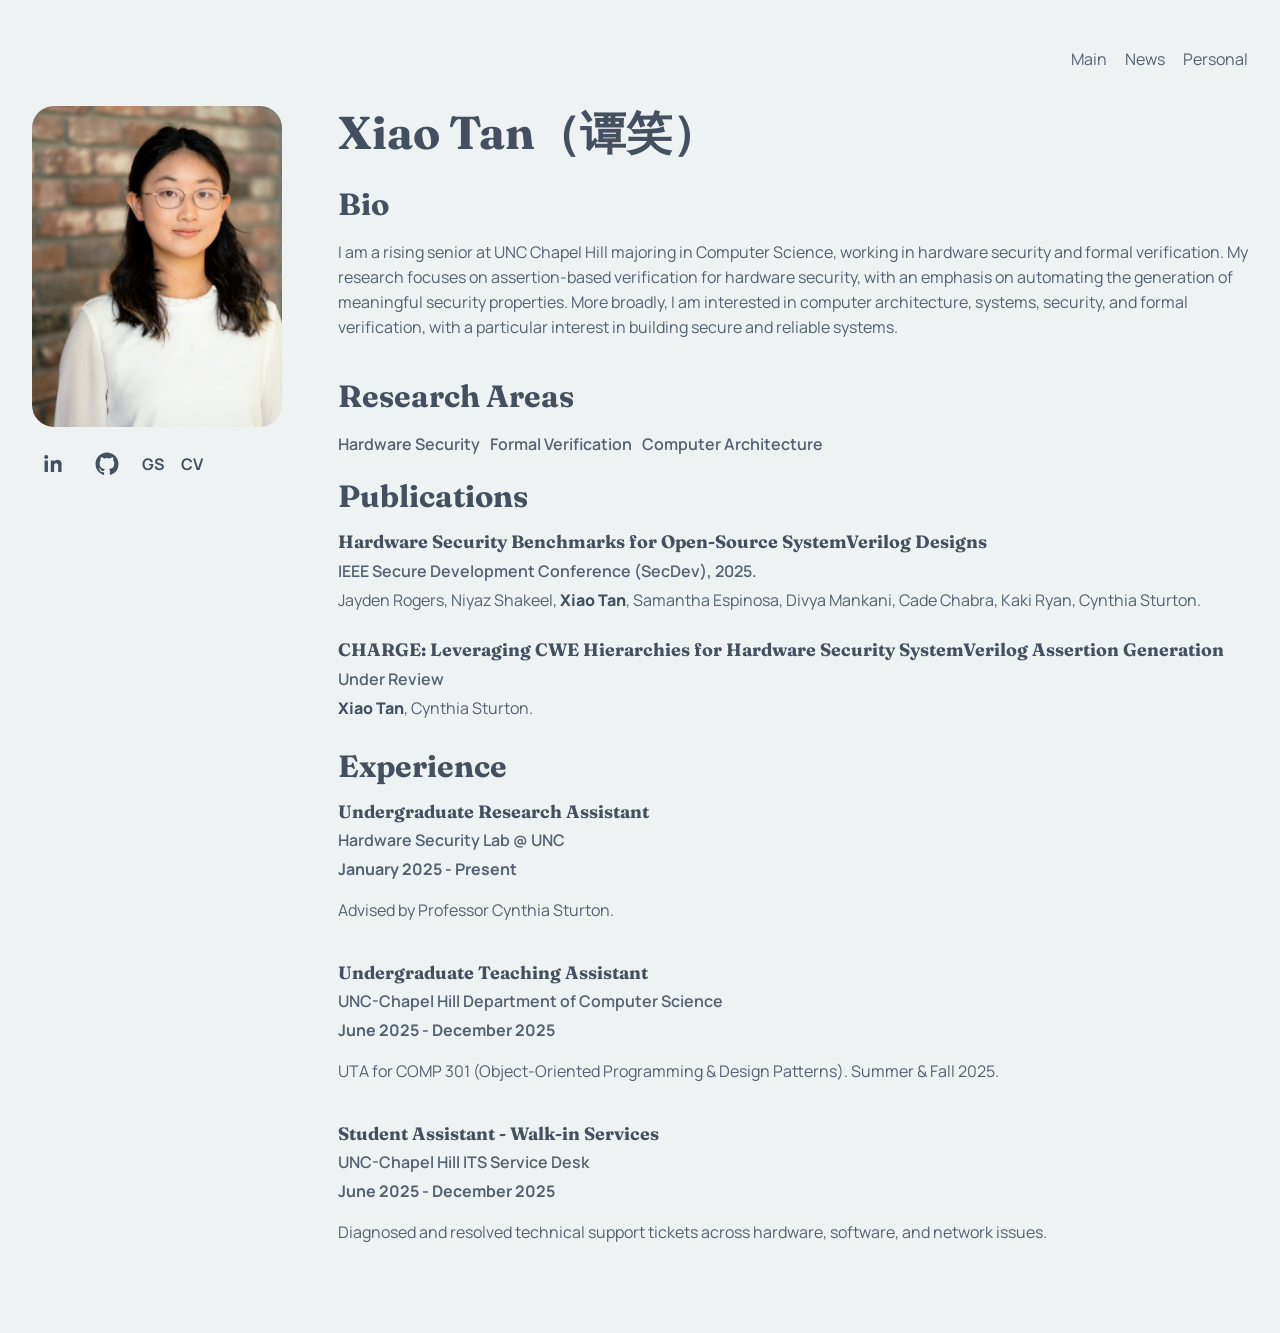
==== index.html @ a0c1410b "move website files to root" ====
<!DOCTYPE html>
<html lang="en">
  <head>
    <meta charset="UTF-8" />
    <meta name="viewport" content="width=device-width, initial-scale=1.0" />
    <title>Personal Website</title>
    <meta
      name="description"
      content="Personal website with research, publications, news, and professional experience."
    />
    <link rel="preconnect" href="https://fonts.googleapis.com" />
    <link rel="preconnect" href="https://fonts.gstatic.com" crossorigin />
    <link
      href="https://fonts.googleapis.com/css2?family=Fraunces:wght@500;600;700&family=Manrope:wght@400;500;600;700&display=swap"
      rel="stylesheet"
    />
    <link rel="stylesheet" href="styles.css" />
  </head>
  <body>
    <div class="page-shell">
      <header class="hero">
        <nav class="topbar">
          <div class="nav-links">
            <a href="index.html">Main</a>
            <a href="news.html">News</a>
            <a href="life.html">Personal</a>
          </div>
        </nav>
      </header>

      <main class="profile-layout">
        <aside class="profile-sidebar">
          <figure class="photo-card">
            <div class="photo-frame">
              <img id="profile-photo" alt="Profile portrait" />
            </div>
          </figure>

          <div class="icon-links" aria-label="Profile links">
            <a class="icon-link" id="linkedin-link" target="_blank" rel="noreferrer" aria-label="LinkedIn">
              <svg viewBox="0 0 24 24" aria-hidden="true">
                <path d="M6.94 8.5H3.56V20h3.38V8.5ZM5.25 3A2.02 2.02 0 0 0 3.2 5.02c0 1.1.9 1.98 2.02 1.98a2 2 0 0 0 2.03-1.98A2.01 2.01 0 0 0 5.25 3Zm15.55 9.85c0-3.46-1.84-5.07-4.3-5.07-1.98 0-2.86 1.08-3.35 1.84V8.5H9.78c.04.74 0 11.5 0 11.5h3.37v-6.42c0-.34.02-.68.13-.92.27-.68.9-1.38 1.95-1.38 1.38 0 1.94 1.04 1.94 2.57V20h3.37v-7.15Z"/>
              </svg>
            </a>
            <a class="icon-link" id="github-link" target="_blank" rel="noreferrer" aria-label="GitHub">
              <svg viewBox="0 0 24 24" aria-hidden="true">
                <path d="M12 .5C5.65.5.5 5.65.5 12a11.5 11.5 0 0 0 7.86 10.92c.58.1.79-.25.79-.56 0-.28-.01-1.19-.02-2.16-3.2.7-3.88-1.36-3.88-1.36-.52-1.33-1.28-1.68-1.28-1.68-1.04-.71.08-.7.08-.7 1.15.08 1.75 1.18 1.75 1.18 1.02 1.75 2.68 1.25 3.34.95.1-.74.4-1.25.72-1.54-2.55-.29-5.24-1.28-5.24-5.69 0-1.26.45-2.29 1.18-3.09-.12-.29-.51-1.46.11-3.04 0 0 .97-.31 3.17 1.18a10.94 10.94 0 0 1 5.78 0c2.2-1.49 3.17-1.18 3.17-1.18.62 1.58.23 2.75.11 3.04.74.8 1.18 1.83 1.18 3.09 0 4.42-2.69 5.39-5.26 5.68.41.35.78 1.04.78 2.1 0 1.52-.01 2.74-.01 3.11 0 .31.21.67.8.56A11.5 11.5 0 0 0 23.5 12C23.5 5.65 18.35.5 12 .5Z"/>
              </svg>
            </a>
            <a class="icon-link icon-link-text" id="scholar-link" target="_blank" rel="noreferrer" aria-label="Google Scholar">
              GS
            </a>
            <a class="icon-link icon-link-text" id="cv-link" target="_blank" rel="noreferrer" aria-label="CV">
              CV
            </a>
          </div>
        </aside>

        <div class="profile-content">
          <section class="panel page-intro">
            <h1 id="name"></h1>
          </section>

          <section class="panel" id="bio">
            <div class="section-heading">
              <h2>Bio</h2>
            </div>
            <p id="about-detail"></p>
          </section>

          <section class="panel" id="research">
            <div class="section-heading">
              <h2>Research Areas</h2>
            </div>
            <ul class="tag-list" id="research-interests"></ul>
          </section>

          <section class="panel" id="publications">
            <div class="section-heading">
              <h2>Publications</h2>
            </div>
            <div class="stack-list" id="publications-list"></div>
          </section>

          <section class="panel" id="experience">
            <div class="section-heading">
              <h2>Experience</h2>
            </div>
            <div class="stack-list" id="experience-list"></div>
          </section>
        </div>
      </main>
    </div>

    <script src="site-data.js"></script>
    <script src="site.js"></script>
  </body>
</html>
---- styles.css ----
:root {
  --bg: #eef2f3;
  --surface: transparent;
  --text: #44505f;
  --muted: #556170;
  --line: #d8dee2;
  --blue: #44505f;
  --green: #2b7a68;
}

* {
  box-sizing: border-box;
}

html {
  scroll-behavior: smooth;
}

body {
  margin: 0;
  min-height: 100vh;
  font-family: "Manrope", "Avenir Next", "Segoe UI", sans-serif;
  color: var(--text);
  background: var(--bg);
}

img {
  display: block;
  max-width: 100%;
}

a {
  color: inherit;
  text-decoration: none;
}

.page-shell {
  width: min(1360px, calc(100vw - 64px));
  margin: 0 auto;
  padding: 48px 0 72px;
}

.hero,
.subpage-hero,
.panel {
  background: var(--surface);
  border: 0;
  border-radius: 0;
}

.hero,
.subpage-hero {
  padding: 0;
}

.topbar {
  display: flex;
  justify-content: flex-end;
  align-items: center;
  gap: 20px;
  margin-bottom: 36px;
}

.brand {
  display: none;
}

.nav-links {
  display: flex;
  flex-wrap: wrap;
  justify-content: flex-end;
  gap: 18px;
  color: var(--muted);
  font-size: 1rem;
}

.nav-links a:hover,
.nav-links a:focus-visible {
  color: var(--blue);
  text-decoration: underline;
}

h1,
h2,
h3 {
  margin: 0;
  font-family: "Fraunces", Georgia, serif;
  line-height: 1.15;
}

h1 {
  font-size: clamp(2.1rem, 3.6vw, 3rem);
}

h2 {
  font-size: clamp(1.65rem, 2.4vw, 2rem);
}

h3 {
  font-size: 1.12rem;
}

.section-heading p,
.timeline p,
.stack-item p,
#about-detail,
#life-intro {
  color: var(--muted);
  line-height: 1.55;
  font-size: 1rem;
}

.photo-card {
  margin: 0;
}

.photo-frame {
  width: min(100%, 250px);
  aspect-ratio: 0.78 / 1;
  padding: 0;
  border-radius: 22px;
  border: 0;
  overflow: hidden;
  background: #dde4e8;
}

.photo-frame img {
  width: 100%;
  height: 100%;
  object-fit: cover;
  background: #dde4e8;
}

.profile-layout {
  display: grid;
  grid-template-columns: 250px minmax(0, 1fr);
  gap: 56px;
  align-items: start;
}

.profile-sidebar {
  position: sticky;
  top: 28px;
}

.icon-links {
  display: flex;
  gap: 12px;
  margin-top: 16px;
}

.icon-link {
  display: inline-flex;
  align-items: center;
  justify-content: center;
  width: 42px;
  height: 42px;
  color: var(--blue);
}

.icon-link svg {
  width: 24px;
  height: 24px;
  fill: currentColor;
}

.icon-link-text {
  width: auto;
  padding: 0 2px;
  font-size: 1rem;
  font-weight: 700;
  text-decoration: none;
}

.icon-link:hover,
.icon-link:focus-visible {
  color: #28313d;
}

.profile-content {
  display: grid;
  gap: 24px;
}

.page-intro {
  margin-bottom: 4px;
}

.panel {
  padding: 0;
}

.tag-list {
  display: flex;
  flex-wrap: wrap;
  gap: 8px 10px;
  padding: 0;
  margin: 12px 0 0;
  list-style: none;
}

.tag-list li {
  padding: 0;
  border-radius: 0;
  background: transparent;
  border: 0;
  color: var(--muted);
  font-weight: 600;
  font-size: 1rem;
}

.section-heading {
  display: block;
  margin-bottom: 18px;
}

.timeline,
.stack-list {
  display: grid;
  gap: 24px;
}

.timeline-item,
.stack-item {
  padding: 0;
  border-radius: 0;
  background: transparent;
  border: 0;
}

.item-head {
  display: block;
  margin-bottom: 6px;
}

.item-head p {
  margin: 0;
}

.item-meta {
  color: var(--green);
  font-weight: 700;
  white-space: normal;
  font-size: 1rem;
  margin-top: 4px;
}

.stack-item h3 {
  margin-bottom: 6px;
}

.stack-item .subtitle {
  margin: 0 0 4px;
  color: var(--muted);
  font-weight: 600;
}

.publication-authors {
  margin: 0 0 4px;
}

.name-highlight {
  font-weight: 800;
  color: var(--text);
}

.section-page-link {
  color: inherit;
  text-decoration: underline;
  text-underline-offset: 0.12em;
}

.section-page-link:hover,
.section-page-link:focus-visible {
  color: #28313d;
}

.news-link {
  display: inline-block;
  margin-top: 8px;
  color: var(--blue);
  text-decoration: underline;
  text-underline-offset: 0.12em;
  font-weight: 600;
}

.news-image-frame {
  margin: 14px 0 0;
  width: min(100%, 520px);
  border-radius: 12px;
  overflow: hidden;
  background: #dde4e8;
}

.news-image-frame img {
  width: 100%;
  height: auto;
}

.photo-placeholder-grid {
  display: grid;
  grid-template-columns: repeat(3, minmax(0, 1fr));
  gap: 12px;
  margin-top: 14px;
}

.life-photo-frame {
  margin: 0;
  border: 0;
  border-radius: 12px;
  overflow: hidden;
  background: #dde4e8;
  aspect-ratio: 1 / 1;
}

.life-photo-frame img {
  width: 100%;
  height: 100%;
  object-fit: cover;
}

.subpage-copy {
  max-width: 64ch;
  padding: 4px 0 0;
}

#books-intro {
  color: var(--muted);
  line-height: 1.55;
  font-size: 1rem;
  max-width: 70ch;
  margin: 18px 0 0;
}

#books-list {
  margin-top: 20px;
}

.book-line {
  margin: 0;
  color: var(--text);
  font-weight: 600;
}

.book-note {
  margin: 6px 0 0;
}

@media (max-width: 860px) {
  .item-head,
  .topbar {
    grid-template-columns: 1fr;
    display: grid;
  }

  .topbar,
  .item-head {
    gap: 14px;
  }

  .nav-links {
    justify-content: start;
  }

  .profile-layout {
    grid-template-columns: 1fr;
    gap: 28px;
  }

  .profile-sidebar {
    position: static;
  }

  .page-shell {
    width: min(100vw - 32px, 1360px);
    padding: 28px 0 40px;
  }

  .photo-frame {
    width: min(100%, 280px);
    aspect-ratio: 0.78 / 1;
  }

  .photo-placeholder-grid {
    grid-template-columns: 1fr;
  }
}

@media (max-width: 560px) {
.nav-links {
    gap: 10px 14px;
    font-size: 0.9rem;
  }

  h1 {
    font-size: 2.2rem;
  }

  h2 {
    font-size: 1.55rem;
  }

  .intro,
  .section-heading p,
  .timeline p,
  .stack-item p,
  #about-detail,
  #life-intro {
    font-size: 1rem;
  }
}
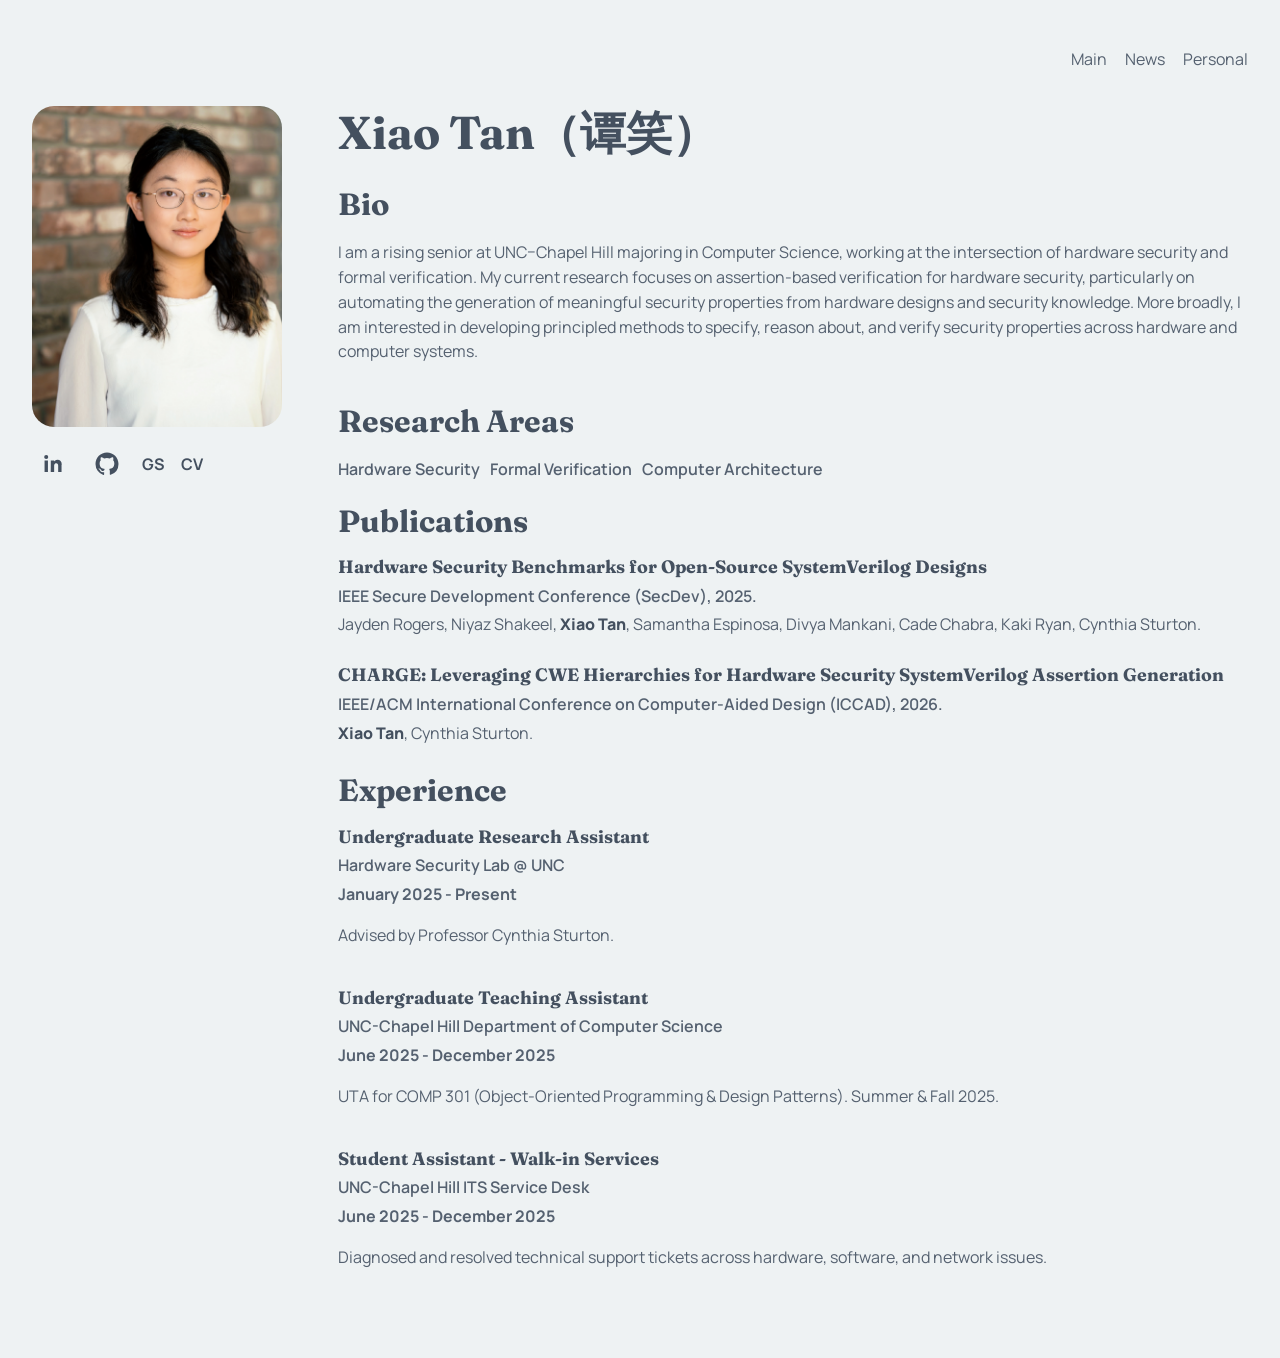
==== commit 7186980b: "Add Google Analytics tracking to index.html Added Google Analytics tracking script to the HTML." ====
--- a/index.html
+++ b/index.html
@@ -1,6 +1,15 @@
 <!DOCTYPE html>
 <html lang="en">
   <head>
+    <!-- Google tag (gtag.js) -->
+    <script async src="https://www.googletagmanager.com/gtag/js?id=G-YSSLP2BXG9"></script>
+    <script>
+    window.dataLayer = window.dataLayer || [];
+    function gtag(){dataLayer.push(arguments);}
+    gtag('js', new Date());
+
+    gtag('config', 'G-YSSLP2BXG9');
+    </script>
     <meta charset="UTF-8" />
     <meta name="viewport" content="width=device-width, initial-scale=1.0" />
     <title>Personal Website</title>
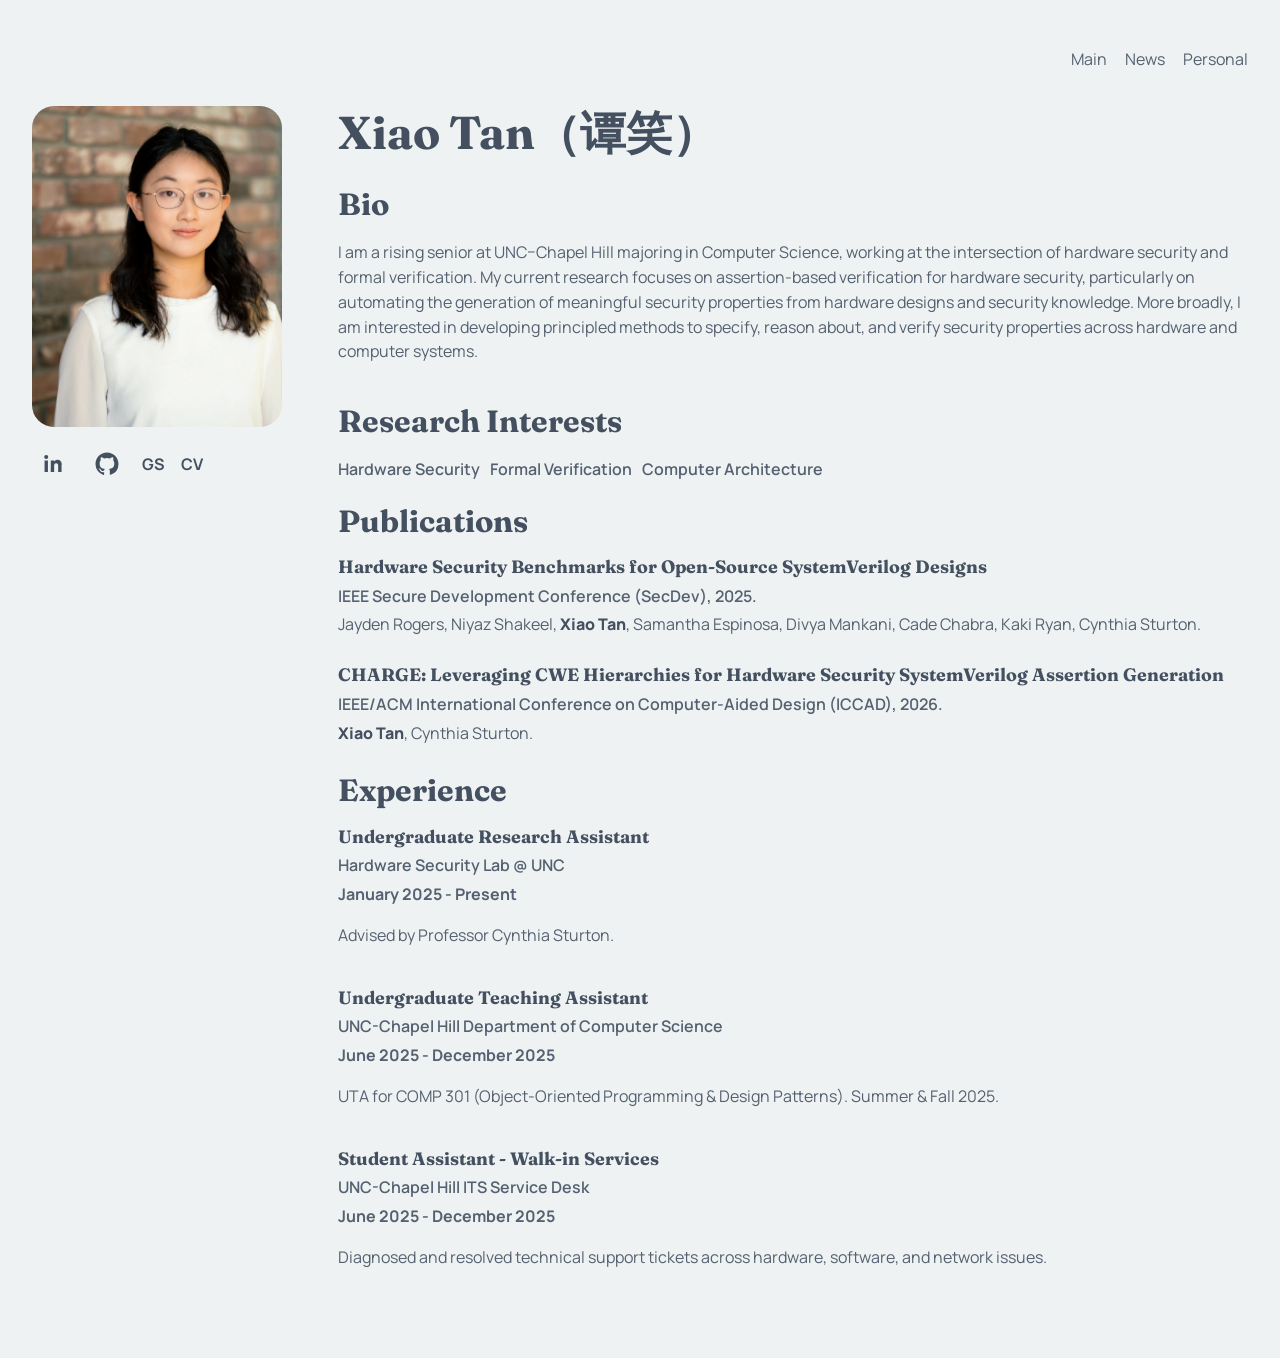
==== commit 3dfb127f: "Change heading from 'Research Areas' to 'Research Interests'" ====
--- a/index.html
+++ b/index.html
@@ -79,7 +79,7 @@
 
           <section class="panel" id="research">
             <div class="section-heading">
-              <h2>Research Areas</h2>
+              <h2>Research Interests</h2>
             </div>
             <ul class="tag-list" id="research-interests"></ul>
           </section>
